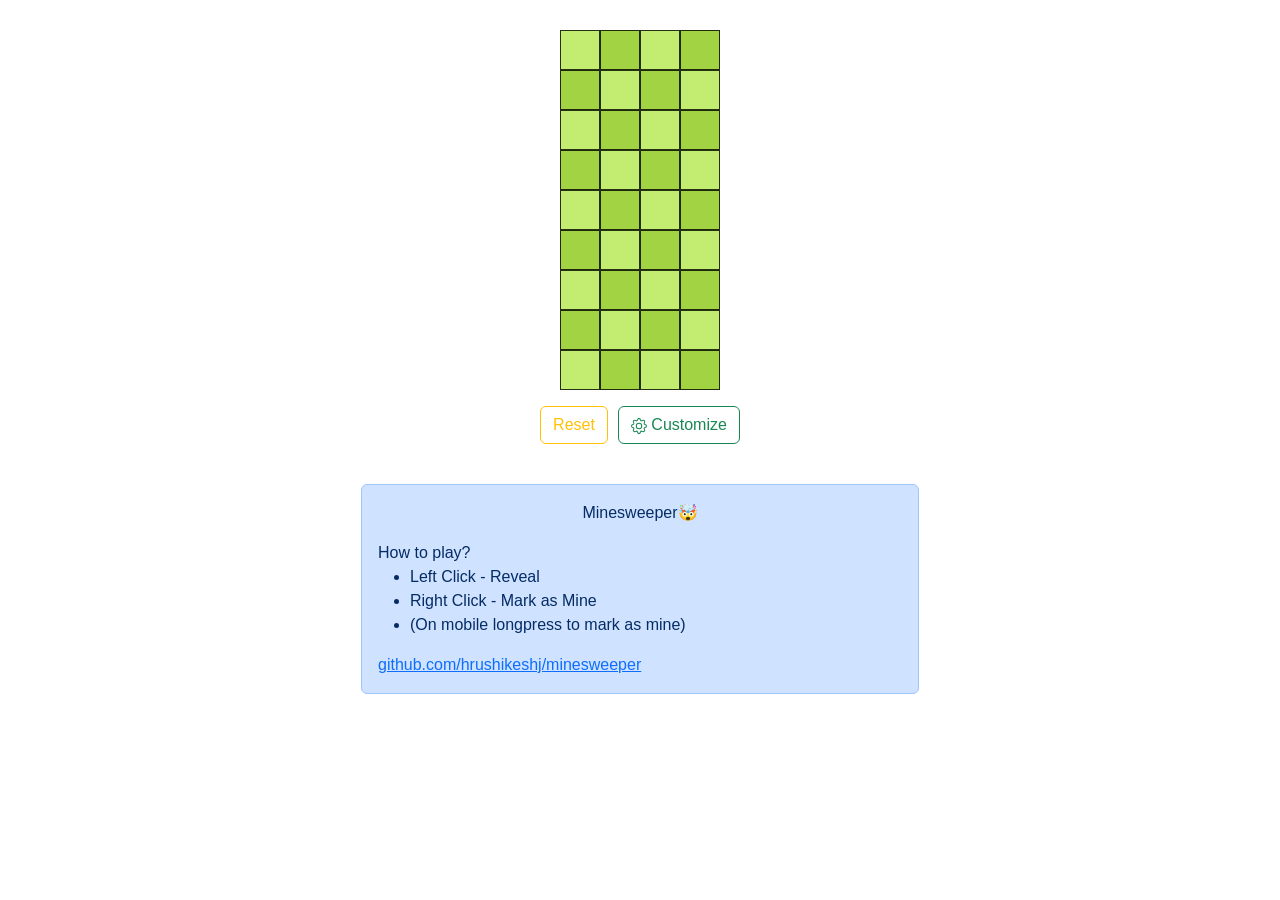
==== minesweeper/index.html @ 4d3f212c "CI hrushikeshj/minesweeper" ====
<!doctype html><html lang="en"><head><meta charset="utf-8"/><link rel="icon" href="./favicon.ico"/><meta name="viewport" content="width=device-width,initial-scale=1"/><meta name="theme-color" content="#000000"/><meta name="description" content="Web site created using create-react-app"/><link rel="apple-touch-icon" href="./logo192.png"/><link rel="manifest" href="./manifest.json"/><link href="https://cdn.jsdelivr.net/npm/bootstrap@5.1.3/dist/css/bootstrap.min.css" rel="stylesheet" integrity="sha384-1BmE4kWBq78iYhFldvKuhfTAU6auU8tT94WrHftjDbrCEXSU1oBoqyl2QvZ6jIW3" crossorigin="anonymous"><script src="https://cdn.jsdelivr.net/npm/bootstrap@5.1.3/dist/js/bootstrap.bundle.min.js" integrity="sha384-ka7Sk0Gln4gmtz2MlQnikT1wXgYsOg+OMhuP+IlRH9sENBO0LRn5q+8nbTov4+1p" crossorigin="anonymous"></script><title>Minesweeper🤯</title><script defer="defer" src="./static/js/main.8d1b541e.js"></script><link href="./static/css/main.cd0118c4.css" rel="stylesheet"></head><body><noscript>You need to enable JavaScript to run this app.</noscript><div class="container"><div class="cont"><div id="root"></div></div><div class="alert alert-primary col-sm-6 col-12 mt-4 mx-auto mb-4" role="alert"><p class="text-center">Minesweeper🤯</p>How to play?<ul><li>Left Click - Reveal</li><li>Right Click - Mark as Mine</li><li>(On mobile longpress to mark as mine)</li></ul><a href="https://github.com/hrushikeshj/minesweeper" ver="deploy-github-actions" target="_blank">github.com/hrushikeshj/minesweeper</a></div></div></body></html>
---- minesweeper/static/css/main.cd0118c4.css ----
:root{--row:9;--col:4;--size:40px;--green-light:#c3ed70;--green-dark:#a1d343;--back-light:#f3bf8b;--back-dark:#d49860}body{-webkit-font-smoothing:antialiased;-moz-osx-font-smoothing:grayscale;font-family:-apple-system,BlinkMacSystemFont,Segoe UI,Roboto,Oxygen,Ubuntu,Cantarell,Fira Sans,Droid Sans,Helvetica Neue,sans-serif;margin:30px 0 0}code{font-family:source-code-pro,Menlo,Monaco,Consolas,Courier New,monospace}.grid{align-items:center;display:grid;grid-template-columns:repeat(4,40px);grid-template-columns:repeat(var(--col),var(--size));grid-template-rows:repeat(9,40px);grid-template-rows:repeat(var(--row),var(--size));justify-items:center}.block{border:1px solid rgba(0,0,0,.8);height:100%;text-align:center;width:100%}.green-light{background-color:#c3ed70;background-color:var(--green-light)}.green-dark{background-color:#a1d343;background-color:var(--green-dark)}.back-light{background-color:#d7a370}.back-dark{background-color:#c1a488}.back-light{background-color:#f3bf8b;background-color:var(--back-light)}.back-dark{background-color:#d49860;background-color:var(--back-dark)}.block{position:relative}.centered-element{left:50%;margin:0;position:absolute;top:50%;-webkit-transform:translate(-50%,-50%);transform:translate(-50%,-50%)}.cont{display:flex;justify-content:center;width:100%}#reset-btn{margin-right:10px}.colour{margin-left:0!important}.App{text-align:center}.App-logo{height:40vmin;pointer-events:none}@media (prefers-reduced-motion:no-preference){.App-logo{-webkit-animation:App-logo-spin 20s linear infinite;animation:App-logo-spin 20s linear infinite}}.App-header{align-items:center;background-color:#282c34;color:#fff;display:flex;flex-direction:column;font-size:calc(10px + 2vmin);justify-content:center;min-height:100vh}.App-link{color:#61dafb}@-webkit-keyframes App-logo-spin{0%{-webkit-transform:rotate(0deg);transform:rotate(0deg)}to{-webkit-transform:rotate(1turn);transform:rotate(1turn)}}@keyframes App-logo-spin{0%{-webkit-transform:rotate(0deg);transform:rotate(0deg)}to{-webkit-transform:rotate(1turn);transform:rotate(1turn)}}
/*# sourceMappingURL=main.cd0118c4.css.map*/
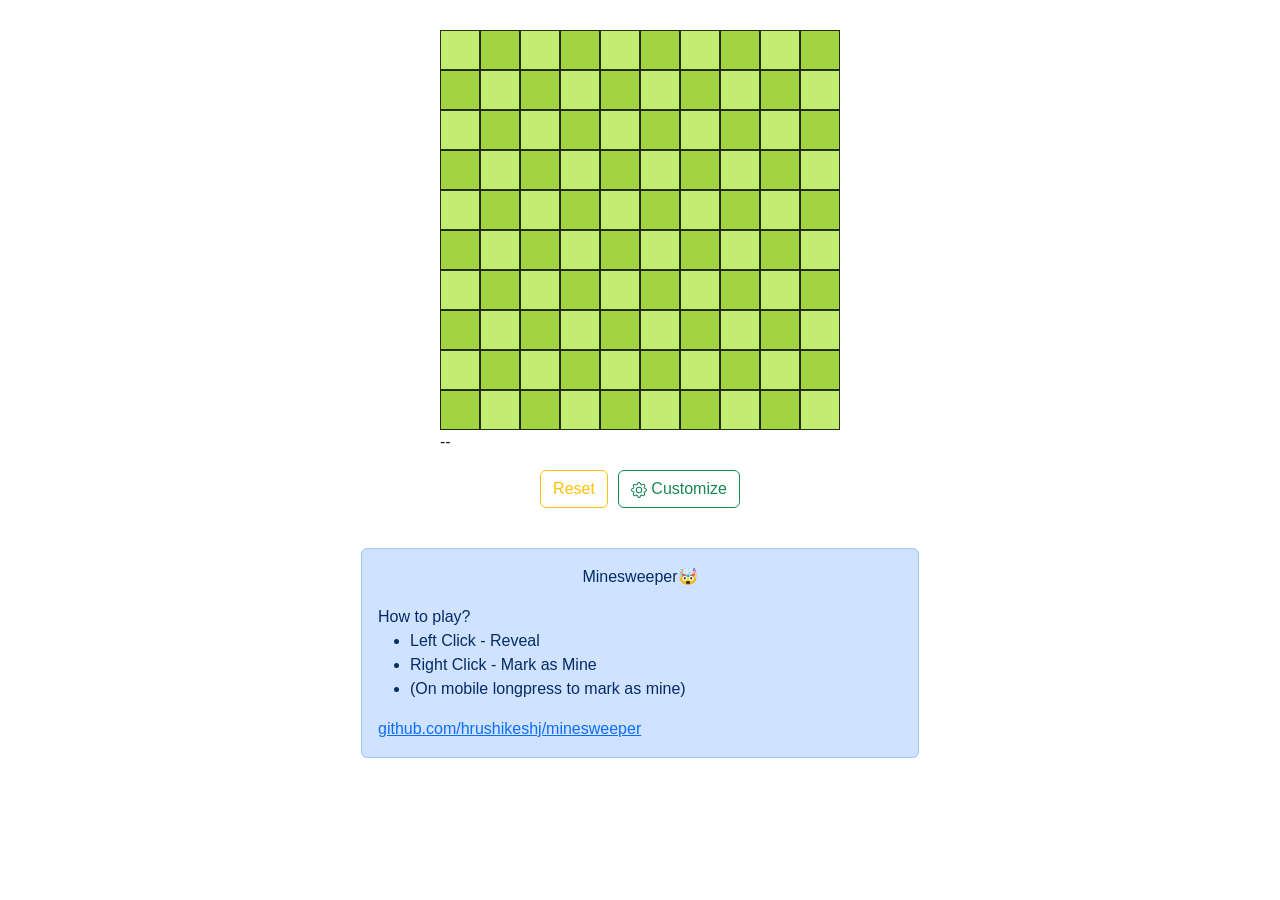
==== commit e3bd54b1: "CI hrushikeshj/minesweeper" ====
--- a/minesweeper/index.html
+++ b/minesweeper/index.html
@@ -1 +1 @@
-<!doctype html><html lang="en"><head><meta charset="utf-8"/><link rel="icon" href="./favicon.ico"/><meta name="viewport" content="width=device-width,initial-scale=1"/><meta name="theme-color" content="#000000"/><meta name="description" content="Web site created using create-react-app"/><link rel="apple-touch-icon" href="./logo192.png"/><link rel="manifest" href="./manifest.json"/><link href="https://cdn.jsdelivr.net/npm/bootstrap@5.1.3/dist/css/bootstrap.min.css" rel="stylesheet" integrity="sha384-1BmE4kWBq78iYhFldvKuhfTAU6auU8tT94WrHftjDbrCEXSU1oBoqyl2QvZ6jIW3" crossorigin="anonymous"><script src="https://cdn.jsdelivr.net/npm/bootstrap@5.1.3/dist/js/bootstrap.bundle.min.js" integrity="sha384-ka7Sk0Gln4gmtz2MlQnikT1wXgYsOg+OMhuP+IlRH9sENBO0LRn5q+8nbTov4+1p" crossorigin="anonymous"></script><title>Minesweeper🤯</title><script defer="defer" src="./static/js/main.8d1b541e.js"></script><link href="./static/css/main.cd0118c4.css" rel="stylesheet"></head><body><noscript>You need to enable JavaScript to run this app.</noscript><div class="container"><div class="cont"><div id="root"></div></div><div class="alert alert-primary col-sm-6 col-12 mt-4 mx-auto mb-4" role="alert"><p class="text-center">Minesweeper🤯</p>How to play?<ul><li>Left Click - Reveal</li><li>Right Click - Mark as Mine</li><li>(On mobile longpress to mark as mine)</li></ul><a href="https://github.com/hrushikeshj/minesweeper" ver="deploy-github-actions" target="_blank">github.com/hrushikeshj/minesweeper</a></div></div></body></html>+<!doctype html><html lang="en"><head><meta charset="utf-8"/><link rel="icon" href="./favicon.ico"/><meta name="viewport" content="width=device-width,initial-scale=1"/><meta name="theme-color" content="#000000"/><meta name="description" content="Web site created using create-react-app"/><link rel="apple-touch-icon" href="./logo192.png"/><link rel="manifest" href="./manifest.json"/><link href="https://cdn.jsdelivr.net/npm/bootstrap@5.1.3/dist/css/bootstrap.min.css" rel="stylesheet" integrity="sha384-1BmE4kWBq78iYhFldvKuhfTAU6auU8tT94WrHftjDbrCEXSU1oBoqyl2QvZ6jIW3" crossorigin="anonymous"><script src="https://cdn.jsdelivr.net/npm/bootstrap@5.1.3/dist/js/bootstrap.bundle.min.js" integrity="sha384-ka7Sk0Gln4gmtz2MlQnikT1wXgYsOg+OMhuP+IlRH9sENBO0LRn5q+8nbTov4+1p" crossorigin="anonymous"></script><title>Minesweeper🤯</title><script defer="defer" src="./static/js/main.0c5e385c.js"></script><link href="./static/css/main.cd0118c4.css" rel="stylesheet"></head><body><noscript>You need to enable JavaScript to run this app.</noscript><div class="container"><div class="cont"><div id="root"></div></div><div class="alert alert-primary col-sm-6 col-12 mt-4 mx-auto mb-4" role="alert"><p class="text-center">Minesweeper🤯</p>How to play?<ul><li>Left Click - Reveal</li><li>Right Click - Mark as Mine</li><li>(On mobile longpress to mark as mine)</li></ul><a href="https://github.com/hrushikeshj/minesweeper" ver="deploy-github-actions" target="_blank">github.com/hrushikeshj/minesweeper</a></div></div></body></html>
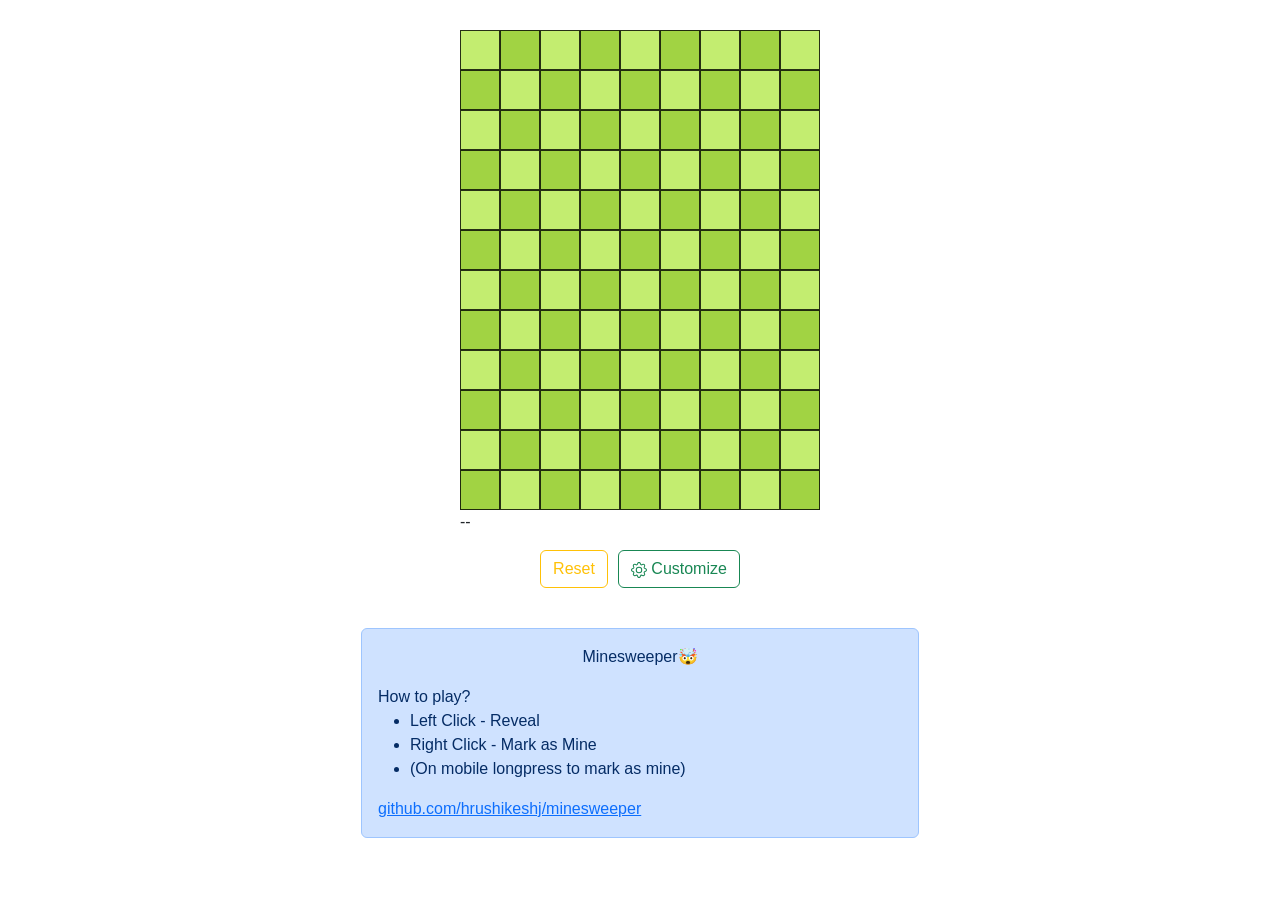
==== commit dac9eba3: "CI hrushikeshj/minesweeper" ====
--- a/minesweeper/index.html
+++ b/minesweeper/index.html
@@ -1 +1 @@
-<!doctype html><html lang="en"><head><meta charset="utf-8"/><link rel="icon" href="./favicon.ico"/><meta name="viewport" content="width=device-width,initial-scale=1"/><meta name="theme-color" content="#000000"/><meta name="description" content="Web site created using create-react-app"/><link rel="apple-touch-icon" href="./logo192.png"/><link rel="manifest" href="./manifest.json"/><link href="https://cdn.jsdelivr.net/npm/bootstrap@5.1.3/dist/css/bootstrap.min.css" rel="stylesheet" integrity="sha384-1BmE4kWBq78iYhFldvKuhfTAU6auU8tT94WrHftjDbrCEXSU1oBoqyl2QvZ6jIW3" crossorigin="anonymous"><script src="https://cdn.jsdelivr.net/npm/bootstrap@5.1.3/dist/js/bootstrap.bundle.min.js" integrity="sha384-ka7Sk0Gln4gmtz2MlQnikT1wXgYsOg+OMhuP+IlRH9sENBO0LRn5q+8nbTov4+1p" crossorigin="anonymous"></script><title>Minesweeper🤯</title><script defer="defer" src="./static/js/main.0c5e385c.js"></script><link href="./static/css/main.cd0118c4.css" rel="stylesheet"></head><body><noscript>You need to enable JavaScript to run this app.</noscript><div class="container"><div class="cont"><div id="root"></div></div><div class="alert alert-primary col-sm-6 col-12 mt-4 mx-auto mb-4" role="alert"><p class="text-center">Minesweeper🤯</p>How to play?<ul><li>Left Click - Reveal</li><li>Right Click - Mark as Mine</li><li>(On mobile longpress to mark as mine)</li></ul><a href="https://github.com/hrushikeshj/minesweeper" ver="deploy-github-actions" target="_blank">github.com/hrushikeshj/minesweeper</a></div></div></body></html>+<!doctype html><html lang="en"><head><meta charset="utf-8"/><link rel="icon" href="./favicon.ico"/><meta name="viewport" content="width=device-width,initial-scale=1"/><meta name="theme-color" content="#000000"/><meta name="description" content="Web site created using create-react-app"/><link rel="apple-touch-icon" href="./logo192.png"/><link rel="manifest" href="./manifest.json"/><link href="https://cdn.jsdelivr.net/npm/bootstrap@5.1.3/dist/css/bootstrap.min.css" rel="stylesheet" integrity="sha384-1BmE4kWBq78iYhFldvKuhfTAU6auU8tT94WrHftjDbrCEXSU1oBoqyl2QvZ6jIW3" crossorigin="anonymous"><script src="https://cdn.jsdelivr.net/npm/bootstrap@5.1.3/dist/js/bootstrap.bundle.min.js" integrity="sha384-ka7Sk0Gln4gmtz2MlQnikT1wXgYsOg+OMhuP+IlRH9sENBO0LRn5q+8nbTov4+1p" crossorigin="anonymous"></script><title>Minesweeper🤯</title><script defer="defer" src="./static/js/main.04cdddc9.js"></script><link href="./static/css/main.cd0118c4.css" rel="stylesheet"></head><body><noscript>You need to enable JavaScript to run this app.</noscript><div class="container"><div class="cont"><div id="root"></div></div><div class="alert alert-primary col-sm-6 col-12 mt-4 mx-auto mb-4" role="alert"><p class="text-center">Minesweeper🤯</p>How to play?<ul><li>Left Click - Reveal</li><li>Right Click - Mark as Mine</li><li>(On mobile longpress to mark as mine)</li></ul><a href="https://github.com/hrushikeshj/minesweeper" ver="deploy-github-actions" target="_blank">github.com/hrushikeshj/minesweeper</a></div></div></body></html>
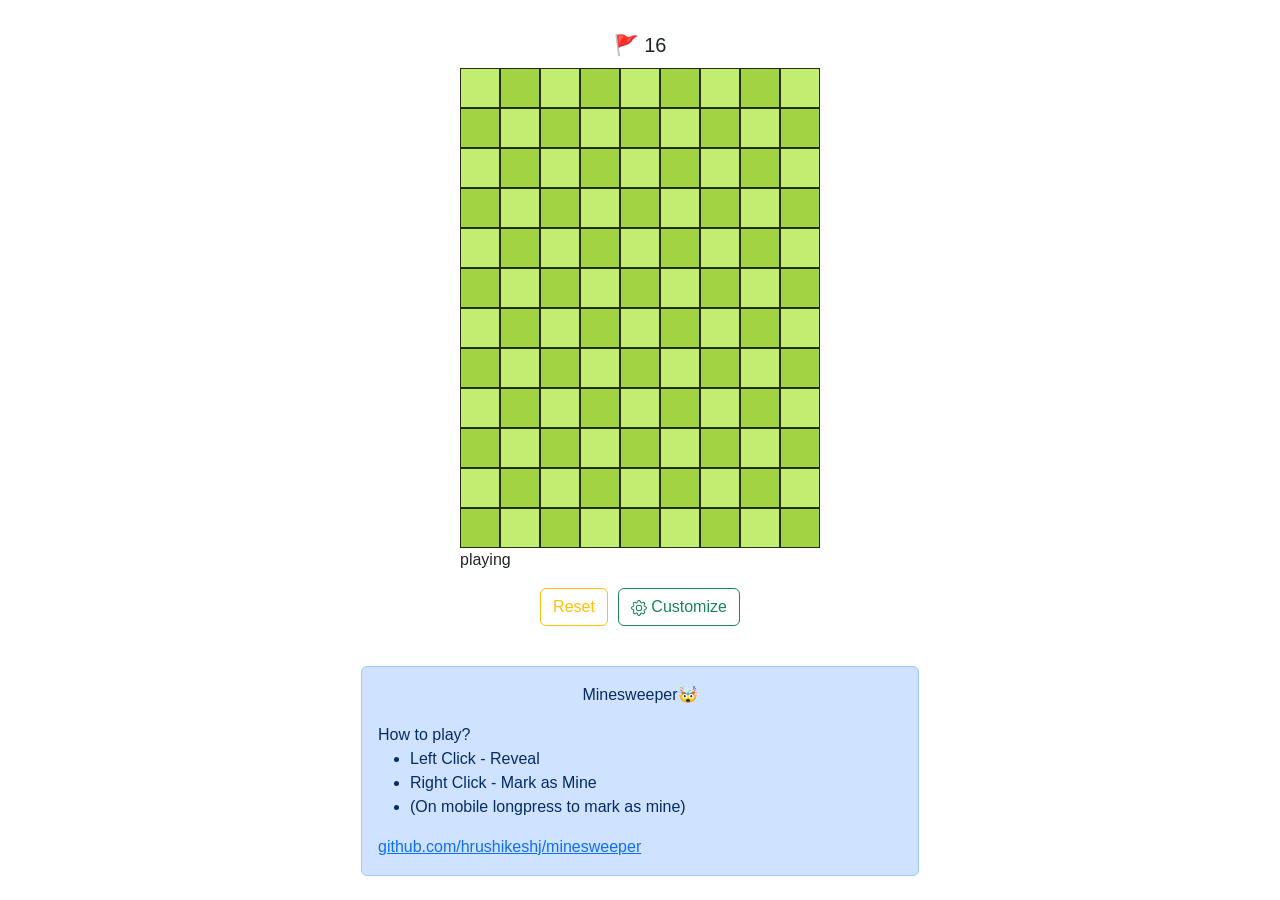
==== commit 293eb899: "CI hrushikeshj/minesweeper" ====
--- a/minesweeper/index.html
+++ b/minesweeper/index.html
@@ -1 +1 @@
-<!doctype html><html lang="en"><head><meta charset="utf-8"/><link rel="icon" href="./favicon.ico"/><meta name="viewport" content="width=device-width,initial-scale=1"/><meta name="theme-color" content="#000000"/><meta name="description" content="Web site created using create-react-app"/><link rel="apple-touch-icon" href="./logo192.png"/><link rel="manifest" href="./manifest.json"/><link href="https://cdn.jsdelivr.net/npm/bootstrap@5.1.3/dist/css/bootstrap.min.css" rel="stylesheet" integrity="sha384-1BmE4kWBq78iYhFldvKuhfTAU6auU8tT94WrHftjDbrCEXSU1oBoqyl2QvZ6jIW3" crossorigin="anonymous"><script src="https://cdn.jsdelivr.net/npm/bootstrap@5.1.3/dist/js/bootstrap.bundle.min.js" integrity="sha384-ka7Sk0Gln4gmtz2MlQnikT1wXgYsOg+OMhuP+IlRH9sENBO0LRn5q+8nbTov4+1p" crossorigin="anonymous"></script><title>Minesweeper🤯</title><script defer="defer" src="./static/js/main.04cdddc9.js"></script><link href="./static/css/main.cd0118c4.css" rel="stylesheet"></head><body><noscript>You need to enable JavaScript to run this app.</noscript><div class="container"><div class="cont"><div id="root"></div></div><div class="alert alert-primary col-sm-6 col-12 mt-4 mx-auto mb-4" role="alert"><p class="text-center">Minesweeper🤯</p>How to play?<ul><li>Left Click - Reveal</li><li>Right Click - Mark as Mine</li><li>(On mobile longpress to mark as mine)</li></ul><a href="https://github.com/hrushikeshj/minesweeper" ver="deploy-github-actions" target="_blank">github.com/hrushikeshj/minesweeper</a></div></div></body></html>+<!doctype html><html lang="en"><head><meta charset="utf-8"/><link rel="icon" href="./favicon.ico"/><meta name="viewport" content="width=device-width,initial-scale=1"/><meta name="theme-color" content="#000000"/><meta name="description" content="Web site created using create-react-app"/><link rel="apple-touch-icon" href="./logo192.png"/><link rel="manifest" href="./manifest.json"/><link href="https://cdn.jsdelivr.net/npm/bootstrap@5.1.3/dist/css/bootstrap.min.css" rel="stylesheet" integrity="sha384-1BmE4kWBq78iYhFldvKuhfTAU6auU8tT94WrHftjDbrCEXSU1oBoqyl2QvZ6jIW3" crossorigin="anonymous"><script src="https://cdn.jsdelivr.net/npm/bootstrap@5.1.3/dist/js/bootstrap.bundle.min.js" integrity="sha384-ka7Sk0Gln4gmtz2MlQnikT1wXgYsOg+OMhuP+IlRH9sENBO0LRn5q+8nbTov4+1p" crossorigin="anonymous"></script><title>Minesweeper🤯</title><script defer="defer" src="./static/js/main.5888dcd4.js"></script><link href="./static/css/main.cd0118c4.css" rel="stylesheet"></head><body><noscript>You need to enable JavaScript to run this app.</noscript><div class="container"><div class="cont"><div id="root"></div></div><div class="alert alert-primary col-sm-6 col-12 mt-4 mx-auto mb-4" role="alert"><p class="text-center">Minesweeper🤯</p>How to play?<ul><li>Left Click - Reveal</li><li>Right Click - Mark as Mine</li><li>(On mobile longpress to mark as mine)</li></ul><a href="https://github.com/hrushikeshj/minesweeper" ver="deploy-github-actions" target="_blank">github.com/hrushikeshj/minesweeper</a></div></div></body></html>
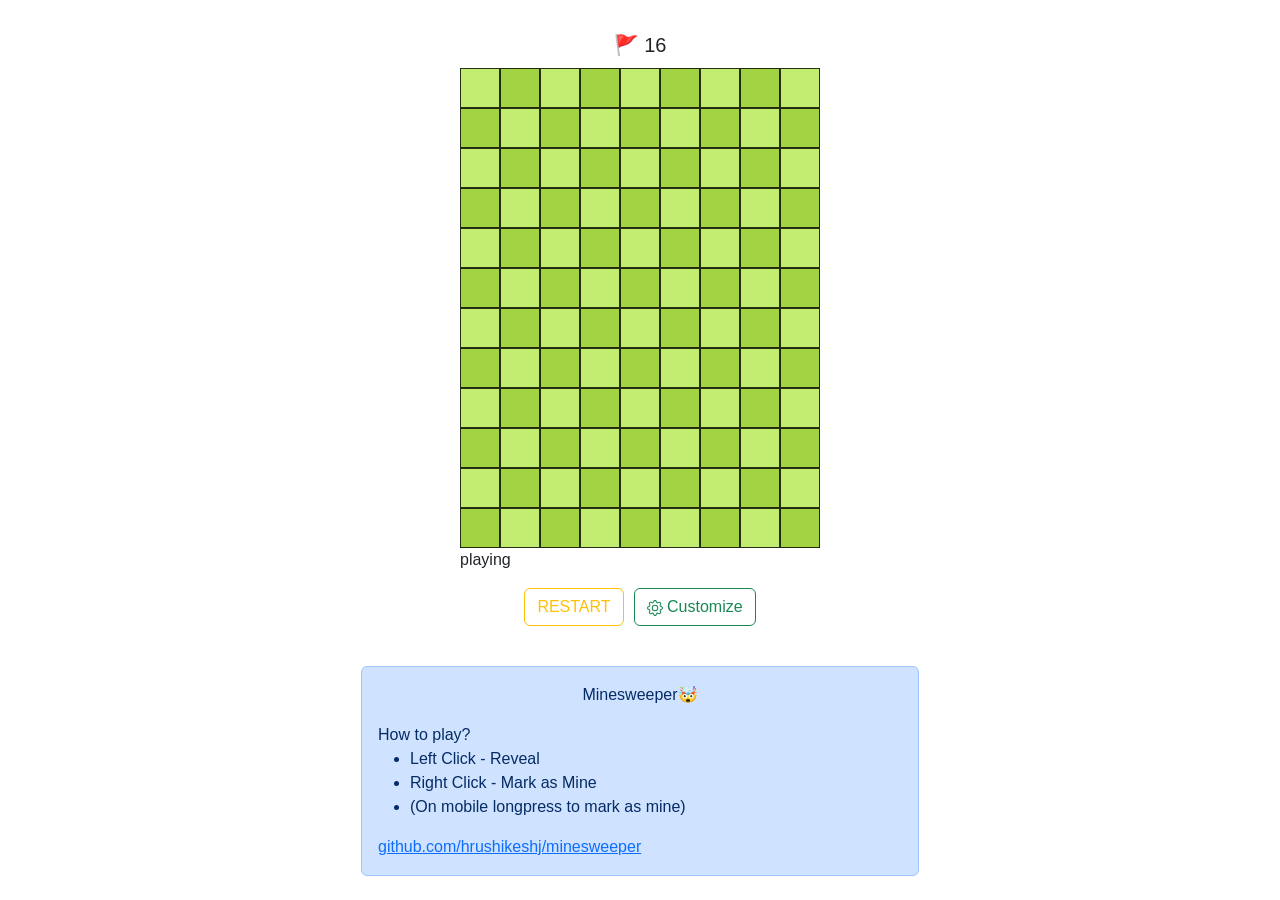
==== commit eddfb8c8: "CI hrushikeshj/minesweeper" ====
--- a/minesweeper/index.html
+++ b/minesweeper/index.html
@@ -1 +1 @@
-<!doctype html><html lang="en"><head><meta charset="utf-8"/><link rel="icon" href="./favicon.ico"/><meta name="viewport" content="width=device-width,initial-scale=1"/><meta name="theme-color" content="#000000"/><meta name="description" content="Web site created using create-react-app"/><link rel="apple-touch-icon" href="./logo192.png"/><link rel="manifest" href="./manifest.json"/><link href="https://cdn.jsdelivr.net/npm/bootstrap@5.1.3/dist/css/bootstrap.min.css" rel="stylesheet" integrity="sha384-1BmE4kWBq78iYhFldvKuhfTAU6auU8tT94WrHftjDbrCEXSU1oBoqyl2QvZ6jIW3" crossorigin="anonymous"><script src="https://cdn.jsdelivr.net/npm/bootstrap@5.1.3/dist/js/bootstrap.bundle.min.js" integrity="sha384-ka7Sk0Gln4gmtz2MlQnikT1wXgYsOg+OMhuP+IlRH9sENBO0LRn5q+8nbTov4+1p" crossorigin="anonymous"></script><title>Minesweeper🤯</title><script defer="defer" src="./static/js/main.5888dcd4.js"></script><link href="./static/css/main.cd0118c4.css" rel="stylesheet"></head><body><noscript>You need to enable JavaScript to run this app.</noscript><div class="container"><div class="cont"><div id="root"></div></div><div class="alert alert-primary col-sm-6 col-12 mt-4 mx-auto mb-4" role="alert"><p class="text-center">Minesweeper🤯</p>How to play?<ul><li>Left Click - Reveal</li><li>Right Click - Mark as Mine</li><li>(On mobile longpress to mark as mine)</li></ul><a href="https://github.com/hrushikeshj/minesweeper" ver="deploy-github-actions" target="_blank">github.com/hrushikeshj/minesweeper</a></div></div></body></html>+<!doctype html><html lang="en"><head><meta charset="utf-8"/><link rel="icon" href="./favicon.ico"/><meta name="viewport" content="width=device-width,initial-scale=1"/><meta name="theme-color" content="#000000"/><meta name="description" content="Web site created using create-react-app"/><link rel="apple-touch-icon" href="./logo192.png"/><link rel="manifest" href="./manifest.json"/><link href="https://cdn.jsdelivr.net/npm/bootstrap@5.1.3/dist/css/bootstrap.min.css" rel="stylesheet" integrity="sha384-1BmE4kWBq78iYhFldvKuhfTAU6auU8tT94WrHftjDbrCEXSU1oBoqyl2QvZ6jIW3" crossorigin="anonymous"><script src="https://cdn.jsdelivr.net/npm/bootstrap@5.1.3/dist/js/bootstrap.bundle.min.js" integrity="sha384-ka7Sk0Gln4gmtz2MlQnikT1wXgYsOg+OMhuP+IlRH9sENBO0LRn5q+8nbTov4+1p" crossorigin="anonymous"></script><title>Minesweeper🤯</title><script defer="defer" src="./static/js/main.c15007da.js"></script><link href="./static/css/main.cd0118c4.css" rel="stylesheet"></head><body><noscript>You need to enable JavaScript to run this app.</noscript><div class="container"><div class="cont"><div id="root"></div></div><div class="alert alert-primary col-sm-6 col-12 mt-4 mx-auto mb-4" role="alert"><p class="text-center">Minesweeper🤯</p>How to play?<ul><li>Left Click - Reveal</li><li>Right Click - Mark as Mine</li><li>(On mobile longpress to mark as mine)</li></ul><a href="https://github.com/hrushikeshj/minesweeper" ver="deploy-github-actions" target="_blank">github.com/hrushikeshj/minesweeper</a></div></div></body></html>
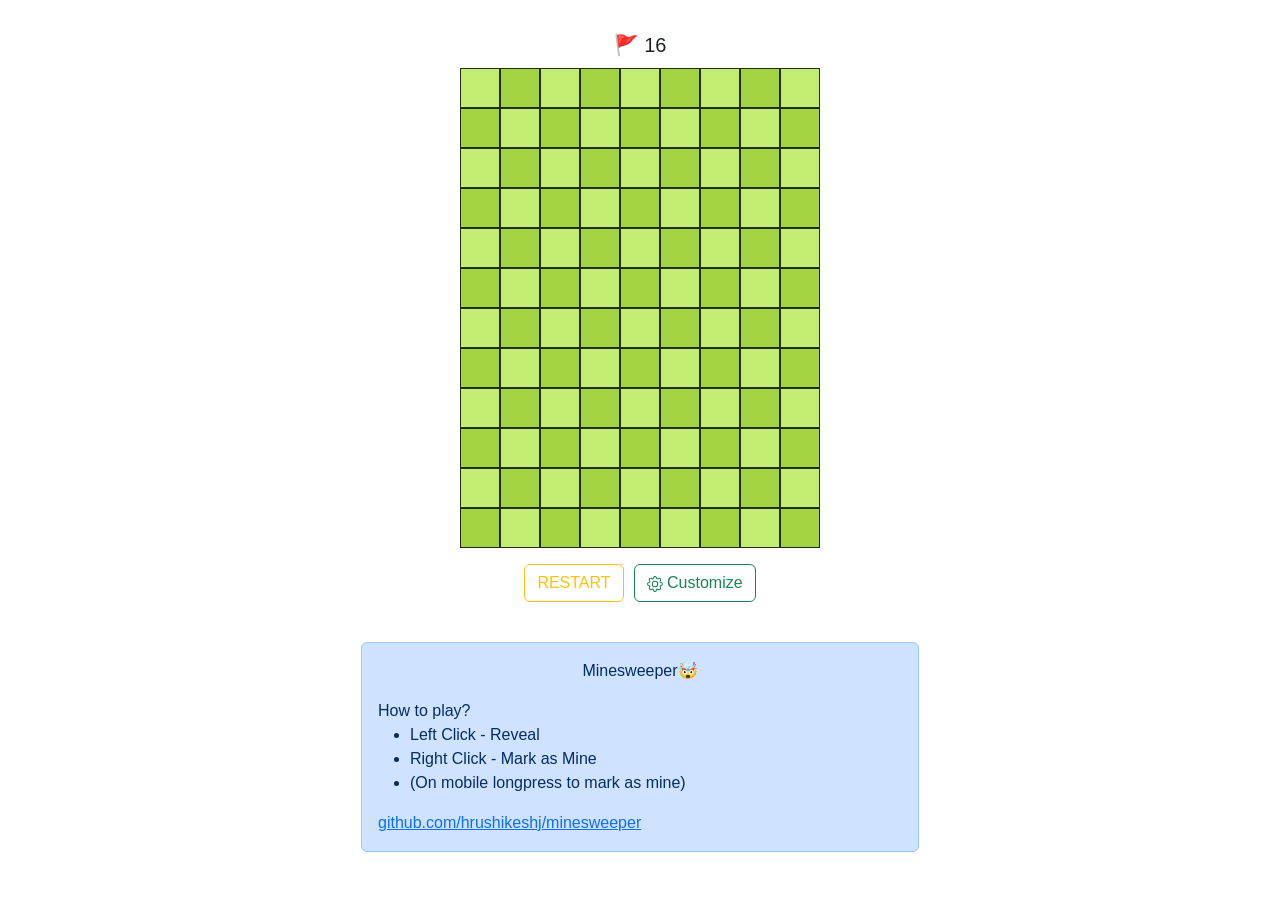
==== commit c770899a: "CI hrushikeshj/minesweeper" ====
--- a/minesweeper/index.html
+++ b/minesweeper/index.html
@@ -1 +1 @@
-<!doctype html><html lang="en"><head><meta charset="utf-8"/><link rel="icon" href="./favicon.ico"/><meta name="viewport" content="width=device-width,initial-scale=1"/><meta name="theme-color" content="#000000"/><meta name="description" content="Web site created using create-react-app"/><link rel="apple-touch-icon" href="./logo192.png"/><link rel="manifest" href="./manifest.json"/><link href="https://cdn.jsdelivr.net/npm/bootstrap@5.1.3/dist/css/bootstrap.min.css" rel="stylesheet" integrity="sha384-1BmE4kWBq78iYhFldvKuhfTAU6auU8tT94WrHftjDbrCEXSU1oBoqyl2QvZ6jIW3" crossorigin="anonymous"><script src="https://cdn.jsdelivr.net/npm/bootstrap@5.1.3/dist/js/bootstrap.bundle.min.js" integrity="sha384-ka7Sk0Gln4gmtz2MlQnikT1wXgYsOg+OMhuP+IlRH9sENBO0LRn5q+8nbTov4+1p" crossorigin="anonymous"></script><title>Minesweeper🤯</title><script defer="defer" src="./static/js/main.c15007da.js"></script><link href="./static/css/main.cd0118c4.css" rel="stylesheet"></head><body><noscript>You need to enable JavaScript to run this app.</noscript><div class="container"><div class="cont"><div id="root"></div></div><div class="alert alert-primary col-sm-6 col-12 mt-4 mx-auto mb-4" role="alert"><p class="text-center">Minesweeper🤯</p>How to play?<ul><li>Left Click - Reveal</li><li>Right Click - Mark as Mine</li><li>(On mobile longpress to mark as mine)</li></ul><a href="https://github.com/hrushikeshj/minesweeper" ver="deploy-github-actions" target="_blank">github.com/hrushikeshj/minesweeper</a></div></div></body></html>+<!doctype html><html lang="en"><head><meta charset="utf-8"/><link rel="icon" href="./favicon.ico"/><meta name="viewport" content="width=device-width,initial-scale=1"/><meta name="theme-color" content="#000000"/><meta name="description" content="Web site created using create-react-app"/><link rel="apple-touch-icon" href="./logo192.png"/><link rel="manifest" href="./manifest.json"/><link href="https://cdn.jsdelivr.net/npm/bootstrap@5.1.3/dist/css/bootstrap.min.css" rel="stylesheet" integrity="sha384-1BmE4kWBq78iYhFldvKuhfTAU6auU8tT94WrHftjDbrCEXSU1oBoqyl2QvZ6jIW3" crossorigin="anonymous"><script src="https://cdn.jsdelivr.net/npm/bootstrap@5.1.3/dist/js/bootstrap.bundle.min.js" integrity="sha384-ka7Sk0Gln4gmtz2MlQnikT1wXgYsOg+OMhuP+IlRH9sENBO0LRn5q+8nbTov4+1p" crossorigin="anonymous"></script><title>Minesweeper🤯</title><script defer="defer" src="./static/js/main.ddb542c9.js"></script><link href="./static/css/main.cd0118c4.css" rel="stylesheet"></head><body><noscript>You need to enable JavaScript to run this app.</noscript><div class="container"><div class="cont"><div id="root"></div></div><div class="alert alert-primary col-sm-6 col-12 mt-4 mx-auto mb-4" role="alert"><p class="text-center">Minesweeper🤯</p>How to play?<ul><li>Left Click - Reveal</li><li>Right Click - Mark as Mine</li><li>(On mobile longpress to mark as mine)</li></ul><a href="https://github.com/hrushikeshj/minesweeper" ver="deploy-github-actions" target="_blank">github.com/hrushikeshj/minesweeper</a></div></div></body></html>
